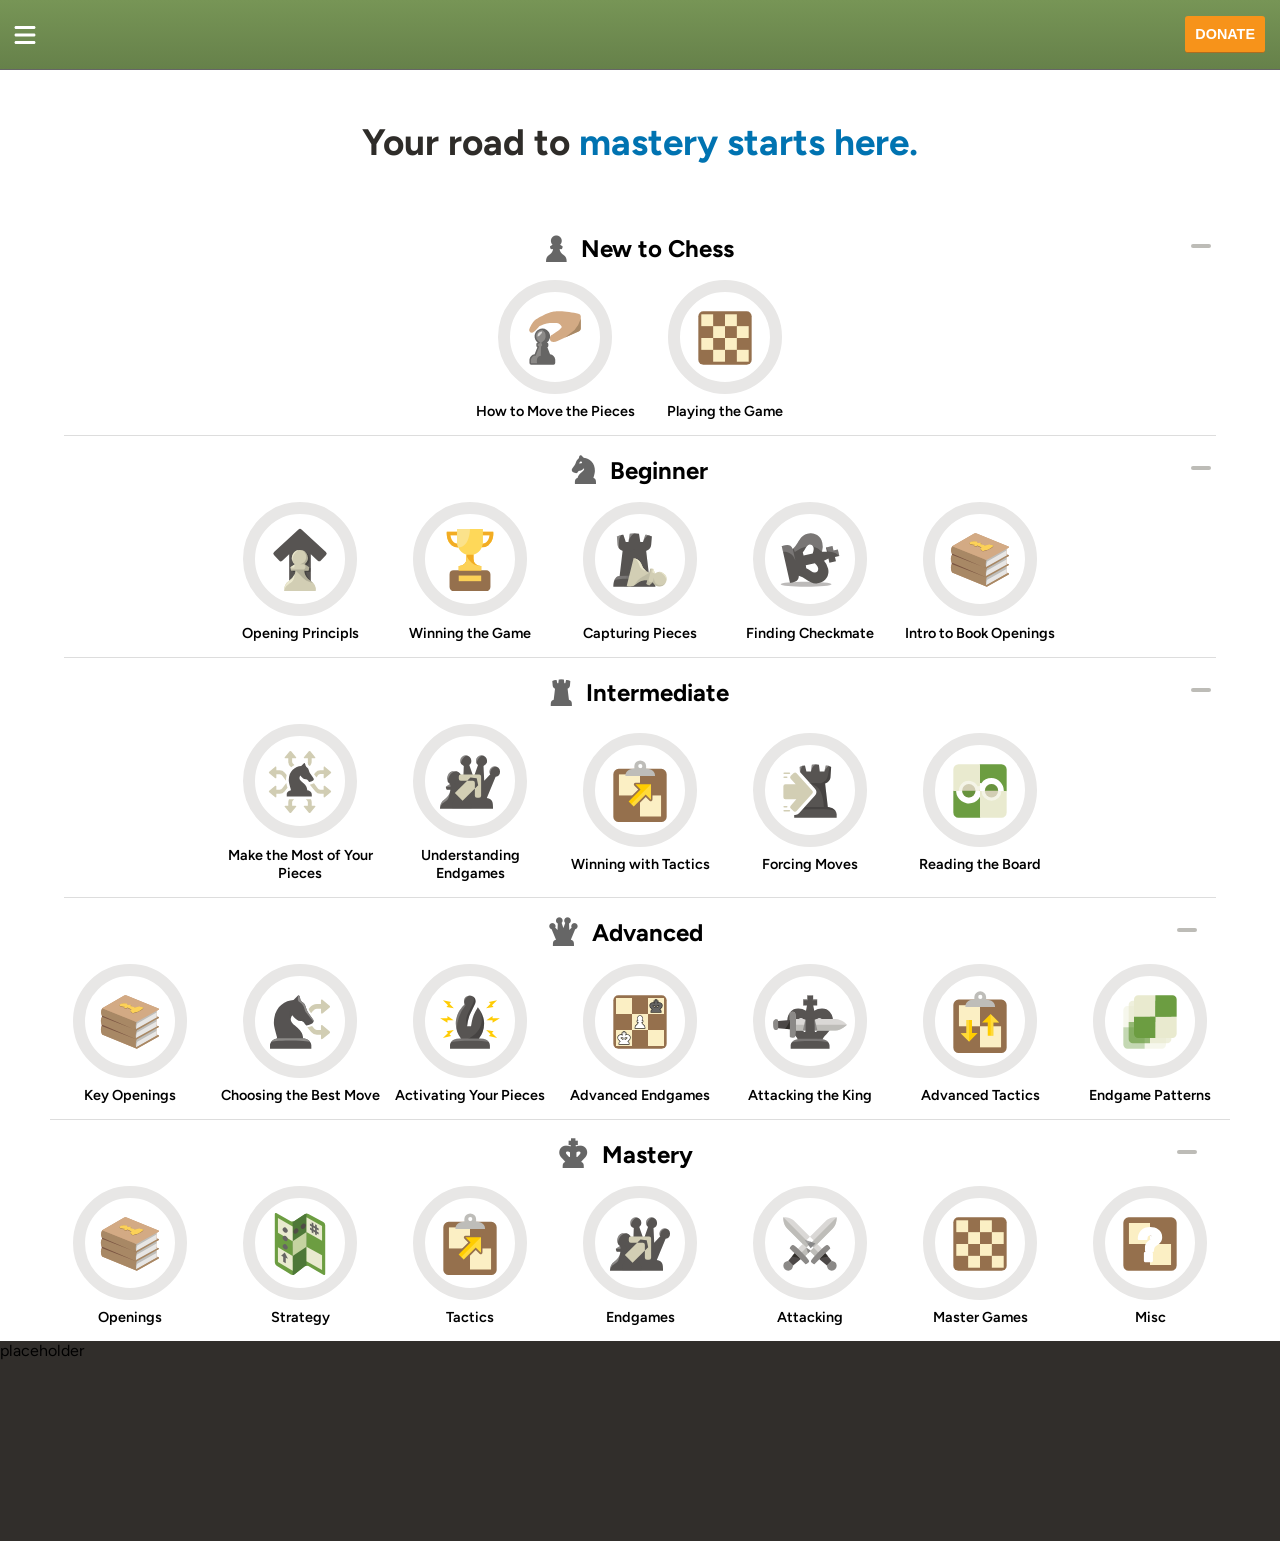
==== index.html @ 59a2a311 "unit flexbox, show by default, minor improvements" ====
<!DOCTYPE html>
<html lang="en">
<head>
    <meta charset="UTF-8">
    <meta name="viewport" content="width=device-width, initial-scale=1.0">
    <link rel="stylesheet" href="style.css">
    <link rel="stylesheet" href="nav.css">
    <script src="script.js" defer></script>
    <link href="https://fonts.googleapis.com/css2?family=Figtree:ital,wght@0,300..900;1,300..900&display=swap" rel="stylesheet">
    <title>Free Chess Lessons</title>

</head>
<body>
    <nav class="navbar">
        
        <button class="nav-toggle">
                <svg class="show-nav" xmlns="http://www.w3.org/2000/svg" viewBox="0 0 640 640" width="30px" height="30px"><path d="M96 160C96 142.3 110.3 128 128 128L512 128C529.7 128 544 142.3 544 160C544 177.7 529.7 192 512 192L128 192C110.3 192 96 177.7 96 160zM96 320C96 302.3 110.3 288 128 288L512 288C529.7 288 544 302.3 544 320C544 337.7 529.7 352 512 352L128 352C110.3 352 96 337.7 96 320zM544 480C544 497.7 529.7 512 512 512L128 512C110.3 512 96 497.7 96 480C96 462.3 110.3 448 128 448L512 448C529.7 448 544 462.3 544 480z"/></svg>
        </button>
        <button class="donate">DONATE</button>

        <div class="links-container">
            <button class="nav-toggle">
                <svg class="hide-nav" xmlns="http://www.w3.org/2000/svg" viewBox="0 0 640 640" width="30px" height="30px"><path d="M183.1 137.4C170.6 124.9 150.3 124.9 137.8 137.4C125.3 149.9 125.3 170.2 137.8 182.7L275.2 320L137.9 457.4C125.4 469.9 125.4 490.2 137.9 502.7C150.4 515.2 170.7 515.2 183.2 502.7L320.5 365.3L457.9 502.6C470.4 515.1 490.7 515.1 503.2 502.6C515.7 490.1 515.7 469.8 503.2 457.3L365.8 320L503.1 182.6C515.6 170.1 515.6 149.8 503.1 137.3C490.6 124.8 470.3 124.8 457.8 137.3L320.5 274.7L183.1 137.4z"/></svg>
            </button>


            <a href="" class="link">Levels ></a>
            <a href="" class="link">Support ></a>
        </div>
        <div class="overlay"></div>
    </nav>
    <section class="main-section">
        
        <h2 class="title-main">Your road to <span class="title-main-highlight">mastery starts here.</span></h2>
        
        <div class="levels">
            
            <!-- <div class="level level-1">
                
                <div class="level-header">
                    <h2>
                        <span class="ficon level-icon">Ę</span>
                        New to Chess
                    </h2>
                    <button class="level-toggle"></button>

                </div>
                <div class="level-body">
                        <a class="unit">
                            <span class="svg-container">
                                <svg xmlns="http://www.w3.org/2000/svg" viewBox="0 0 90 70" width="90" height="70"><title>board</title><rect fill="none" width="90" height="70"/><rect fill="#95704d" x="15" y="5" width="60" height="60" rx="5.67" ry="5.67"/><rect fill="#fbefc4" x="45" y="8.33" width="13.33" height="13.33"/><rect fill="#fbefc4" x="58.33" y="21.67" width="13.33" height="13.34"/><rect fill="#fbefc4" x="18.33" y="8.33" width="13.34" height="13.33"/><rect fill="#fbefc4" x="31.67" y="21.67" width="13.33" height="13.34"/><rect fill="#fbefc4" x="18.33" y="35" width="13.34" height="13.33"/><rect fill="#fbefc4" x="31.67" y="48.33" width="13.33" height="13.34"/><rect fill="#fbefc4" x="45" y="35" width="13.33" height="13.33"/><rect fill="#fbefc4" x="58.33" y="48.33" width="13.33" height="13.34"/></svg>
                            </span>
                            <p class="unit-title">How to Move the Pieces</p>
                        </a>
                        <a class="unit">
                            <span class="svg-container">
                                <svg xmlns="http://www.w3.org/2000/svg" viewBox="0 0 90 70" width="90" height="70"><title>handpawn</title><rect fill="none" width="90" height="70"/><path fill="#d3aa84" d="M39.18,35.25c0,.41,0,4.17,4,4.18a10.62,10.62,0,0,0,4.66-1.18l24.42-11A3.36,3.36,0,0,0,74,24.36V10.29a3.15,3.15,0,0,0-2.74-2.7C65.67,6.53,55.93,5,50.8,5c-6.66,0-8,.49-12.2,1.6a40.3,40.3,0,0,0-7.68,3.34s-7.29,3.35-9.73,6.31C18.88,19,15.65,24.84,16,26.52a3.2,3.2,0,0,0,3,2.62c2.48-.12,8.4-7.46,8.4-7.46s7.87-3.62,11.74-3.62h7.74c1.94,0,4.6,1.95,5.7,4.17.87,1.73-10.12,8.66-11.5,9.5a4.6,4.6,0,0,0-1.76,2.7Z"/><path fill="#666564" d="M39.36,34.42a10.1,10.1,0,0,0,.1-1.35,8.71,8.71,0,1,0-13.91,7C25,40.31,24,41,24,41.77v1.94a1.89,1.89,0,0,0,1.14,1.62l-3.07,8.06a5.53,5.53,0,0,0-3.88,1.93,7.61,7.61,0,0,0-1.93,3.88v3.87A2,2,0,0,0,18.17,65H43.34a2,2,0,0,0,1.93-1.93V59.2a7.61,7.61,0,0,0-1.93-3.88,5.53,5.53,0,0,0-3.88-1.93l-3.07-8.06a1.89,1.89,0,0,0,1.14-1.62V41.77c0-.82-1-1.46-1.58-1.75a8.73,8.73,0,0,0,3.23-4.77Z"/><path fill="#8b8987" d="M18.17,63.33A.48.48,0,0,1,17.9,63V59.2h0a6.45,6.45,0,0,1,1.51-2.77,3.87,3.87,0,0,1,2.63-1.37l1.12,0L23.6,54l3.6-9.43-1.29-.69a1,1,0,0,1-.28-.2l0-1.85s0,0,0,0a5.33,5.33,0,0,0,.65-.36l2.33-1.22-2.11-1.59a7,7,0,0,1-2.83-5.61,7,7,0,0,1,7-7,7.55,7.55,0,0,1,3.76,7.05,7.88,7.88,0,0,1-.08,1.09l-.17.75a7,7,0,0,1-2.59,3.77l-2.11,1.59s.92,1.7,1,1.76l-.06,1.68-1.09.84s-.29,6.73-.28,10.51c-6,.6-4.18,8.27-4.18,8.27Z"/><path fill="#dad8d6" d="M25.38,33.07a5.39,5.39,0,0,1,4.88-5.36C31.91,28.92,25.38,34.75,25.38,33.07Z"/><path fill="#a88865" d="M74,24.36V13.22A35.1,35.1,0,0,1,67,26L56.34,34.41h0l15.88-7.13A3.36,3.36,0,0,0,74,24.36Z"/></svg>
                            </span>
                            <p class="unit-title">Playing the Game</p>
                        </a>
                </div>
            </div> -->

            <!-- <div class="level level-2">
                <div class="level-header">
                    <h2>
                        <span class="ficon level-icon">Ç</span>
                        Beginner
                    </h2>
                    <button class="level-toggle"></button>
                </div>
                <div class="level-body">
                    <div class="unit">How to move the pieces</div>
                    <div class="unit">playing the game</div>
                </div>
            </div>

            <div class="level level-3">
                <div class="level-header">
                    <h2><span class="ficon level-icon">Ľ</span>Intermediate</h2>
                    
                    <button class="level-toggle"></button>
                </div>
                <div class="level-body">
                    <div class="unit">How to move the pieces</div>
                    <div class="unit">playing the game</div>
                </div>
            </div>

            <div class="level level-4">
                
                <div class="level-header">
                    <h2><span class="ficon level-icon">Į</span>Advanced</h2>
                    
                    <button class="level-toggle"></button>
                </div>
                
                <div class="level-body">
                    <div class="unit">How to move the pieces</div>
                    <div class="unit">playing the game</div>
                </div>
            </div>

            <div class="level level-5">
                <div class="level-header">
                    <h2><span class="ficon level-icon">Ā</span>Mastery</h2>
                    <button class="level-toggle"></button>
                </div>
                <div class="level-body">
                    <div class="unit">How to move the pieces</div>
                    <div class="unit">playing the game</div>
                </div>
            </div> -->

        </div>    
    </section>
    <footer class="footer">
        placeholder
    </footer>
</body>
</html>
---- style.css ----
*{
    box-sizing: border-box;
    padding: 0;
    margin: 0;
    -webkit-tap-highlight-color: transparent;
    /* outline: 1px solid #f00 */
}

body{
    font-family: 'figtree', sans-serif;
}

@font-face {
    font-family: 'ChessGlyph';
    src: url('chessglyph-regular.91d65138.woff2') format('woff2');
    font-weight: normal;
    font-style: normal;
}

.ficon {
    font-family: 'ChessGlyph';
    display: inline-block;
    font-variant: normal;
    text-transform: none;
    line-height: 1;
    /* color: #f00; */
    font-weight: 400; 
    transform: translateZ(0);
    -webkit-font-smoothing: antialiased;
    -moz-osx-font-smoothing: grayscale;
    text-rendering: geometricPrecision;

}

.ficon.level-icon{
    font-size: 2em;
    color: #666;
    padding: 0 5px 0 0;
    transform: translateY(5px);
}

.title-main{
    color: #2e2c29;
    text-align: center;
    font-size: 2.3rem;
    margin: 50px 0 50px;
}

.title-main-highlight{
    color: #0073b1;
}

.levels{
    display: flex;
    align-items: center;
    justify-content: center;
    flex-direction: column;
    /* min-width: 100vw; */
}

.main-section{
    /* display: flex;
    text-align: center;
    justify-content: center; */
}

.level{
    border-bottom: 1px solid #ddd;
    min-width: 90vw;
}

.level:last-child{
    border-bottom: none;
}

.level-header{
    display: flex;
    align-items: center;
    justify-content: space-around;
    cursor: pointer;
    padding: 0 0 15px 0;
    position: relative;
    min-width: 300px;
    width: 90vw;
}

.level-header .level-toggle{
    width: 50px;
    display: flex;
    align-items: center;
    justify-content: center;
    height: 100%;
    position: absolute;
    top: 0;
    right: 0;
    background-color: transparent;
    border: none;
    cursor: pointer;
}

.level-toggle::before{
    content: '';
    position: absolute;
    width: 20px;
    height: 4px;
    border-radius: 5px;
    background-color: #86aa4e;
    top: 50%;
    right: 5px;
    transform: translateY(-50%);
    transition: 0.2s ease;
}

.level-toggle::after{
    content: '';
    position: absolute;
    width: 20px;
    height: 4px;
    border-radius: 5px;
    background-color: #86aa4e;
    top: 50%;
    right: 5px;
    transition: opacity 0.3s ease;
    transform: translateY(-50%) rotate(90deg);
    opacity: 1;
}

.level-header.show .level-toggle::before{
    transform: translateY(-50%) rotate(-180deg);
    background-color: #bdbcb7;
}

.level-header.show .level-toggle::after{
    transform: translateY(-50%);
    background-color: transparent;
    opacity: 0;
}

.level-body{
    max-height: 0;
    opacity: 0;
    display: flex;
    flex-direction: row;
    align-items: center;
    justify-content: center;
    gap: 10px;
    padding: 0;
    margin: 0;
    overflow: hidden;
    transition: max-height 0.5s ease, opacity 0.4s ease;
    flex-wrap: wrap;
}

.level-header.show + .level-body{
    max-height: 1000px;
    margin-bottom: 15px;
    opacity: 1;
}

.level-body .unit svg{
    height: 80px;
    width: 80px;
}

.level-header h2{
    text-align: center;
}

/* .unit-icon {
    width: 90px;
    height: 70px;
    display: inline-block;
} */

.unit{
    cursor: pointer;
    width: 160px;
    display: flex;
    align-items: center;
    justify-content: center;
    flex-direction: column;
}

.unit-title{
    font-size: 0.9rem;
    font-weight: 600;
    transition: 0.3s ease;
    text-align: center;
}

.svg-container{
    display: inline-block;
    position: relative;
    margin: 20px;
}

.svg-container::before{
    content: '';
    position: absolute;
    top: 47%;
    left: 50%;
    transform: translate(-50%, -50%);
    width: 90px;
    height: 90px;
    border: solid 12px #e8e7e6;
    background-color: transparent;
    border-radius: 50%;
    transition: 0.3s ease;
}

.unit:hover .svg-container::before{
    border-color: #e8840c;
}
.unit:hover .unit-title{
    color: #e8840c;
}

footer{
    background-color: rgb(49, 46, 43);
    min-height: 200px;
    width: 100%;
}
---- nav.css ----
*{
    box-sizing: border-box;
    margin: 0;
    padding: 0;
}

.navbar{
    background: linear-gradient(to bottom, #779556, #66814a);
    border-bottom: 1px solid #666;
    height: 70px;
    display: flex; 
    align-items: center;
    justify-content: space-between;
}

.nav-toggle{
    display: flex;
    align-items: center;
    justify-content: center;
    border: none;
    background-color: transparent;
}
.nav-toggle svg{
    fill: #fff;
}

.donate{
    padding: 10px;
    margin-right: 15px;
    background-color: #f7931a;
    font-weight: 600;
    font-size: 0.9rem;
    border: none;
    border-bottom: 1px solid rgb(173, 109, 33);
    border-radius: 3px;
    color: #fff;
    cursor: pointer;
}

.donate:hover{
    background-color: #e8840c;
}


.links-container{
    top: 0;
    left: 0;
    position: fixed;
    display: flex;
    flex-direction: column;
    transform: translateX(-100%);
    background-color: #fff;
    height: 100%;
    width: 300px;
    transition: transform 0.4s ease;
    z-index: 10;
}

.links-container .nav-toggle{
    position: absolute;
    top: 0;
    right: 0;
    /* padding: 20px; */
}

.overlay{
    position: fixed;
    z-index: 9;
    top: 0;
    left: 0;
    width: 0;
    height: 0;
    background-color: #00000083;
    transform: background-color 0.4s ease;
}

.links-container svg{
    fill: #444
}

.links-container a{
    padding: 15px;
    text-decoration: none;
    color: #000;
    
}

.links-container a:first-of-type{
    margin-top: 40px;
}

.links-container.active{
    transform: translateX(0);
}

.links-container.active ~ .overlay{
    width: 100%;
    height: 100%;
}

.nav-toggle{
    padding: 10px;
}
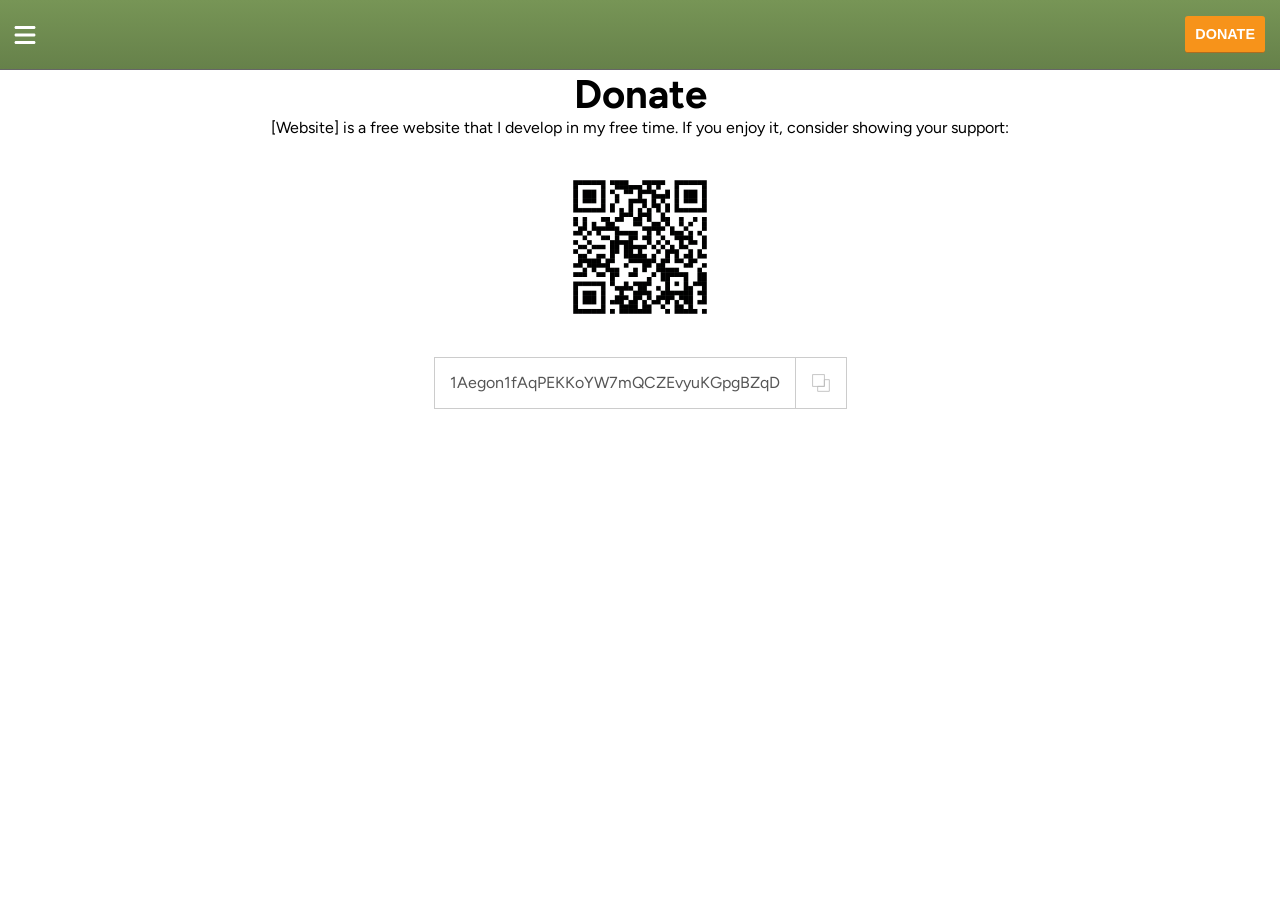
==== commit 94119ab5: "donate page" ====
--- a/index.html
+++ b/index.html
@@ -31,7 +31,7 @@
     </nav>
     <section class="main-section">
         
-        <h2 class="title-main">Your road to <span class="title-main-highlight">mastery starts here.</span></h2>
+        <!-- <h2 class="title-main">Your road to <span class="title-main-highlight">mastery starts here.</span></h2> -->
         
         <div class="levels">
             
@@ -113,9 +113,23 @@
             </div> -->
 
         </div>    
+    <!-- donate page ?p=donate -->
+    
+        <h2 class="donate-page-title">Donate</h2>
+        <p class="donate-page-text">[Website] is a free website that I develop in my free time. If you enjoy it, consider showing your support:</p>
+        <div class="donation-card">
+            <div class="qr-code"></div>
+            <div class="address-container">
+                <div class="btc-address">1Aegon1fAqPEKKoYW7mQCZEvyuKGpgBZqD</div>
+                <div class="copy-address">
+                    <svg width="20px" height="20px" viewBox="0 0 24 24" xmlns="http://www.w3.org/2000/svg" fill="none" stroke="#bbb" stroke-width="1"><rect x="2" y="2" width="14" height="14"/><polygon points="22 22 8 22 8 16 16 16 16 8 22 8 22 22"/></svg>
+                </div>
+            </div>
+        </div>
+
     </section>
     <footer class="footer">
-        placeholder
+        <!-- placeholder -->
     </footer>
 </body>
 </html>
--- a/style.css
+++ b/style.css
@@ -3,7 +3,6 @@
     padding: 0;
     margin: 0;
     -webkit-tap-highlight-color: transparent;
-    /* outline: 1px solid #f00 */
 }
 
 body{
@@ -17,13 +16,19 @@
     font-style: normal;
 }
 
+/* temoporary */
+.main-section{
+    margin-top: 70px;
+}
+/* ignore above */
+
+/* 
 .ficon {
     font-family: 'ChessGlyph';
     display: inline-block;
     font-variant: normal;
     text-transform: none;
     line-height: 1;
-    /* color: #f00; */
     font-weight: 400; 
     transform: translateZ(0);
     -webkit-font-smoothing: antialiased;
@@ -40,14 +45,14 @@
 }
 
 .title-main{
-    color: #2e2c29;
+    color: #2a2a2a;
     text-align: center;
     font-size: 2.3rem;
-    margin: 50px 0 50px;
+    padding: 50px 0 50px;
 }
 
 .title-main-highlight{
-    color: #0073b1;
+    color: #86aa4e;
 }
 
 .levels{
@@ -55,13 +60,10 @@
     align-items: center;
     justify-content: center;
     flex-direction: column;
-    /* min-width: 100vw; */
 }
 
 .main-section{
-    /* display: flex;
-    text-align: center;
-    justify-content: center; */
+    margin-top: 70px;
 }
 
 .level{
@@ -166,12 +168,6 @@
     text-align: center;
 }
 
-/* .unit-icon {
-    width: 90px;
-    height: 70px;
-    display: inline-block;
-} */
-
 .unit{
     cursor: pointer;
     width: 160px;
@@ -219,4 +215,70 @@
     background-color: rgb(49, 46, 43);
     min-height: 200px;
     width: 100%;
+    margin-top: 70px;
+} */
+
+
+
+
+
+
+
+
+
+
+
+
+
+
+
+
+
+
+
+/*Ignore / Donate Page Styles / Ignore */
+
+.donate-page-title{
+    font-size: 2.5rem;
+    margin-top: 30px;
+    text-align: center;
+}
+
+.donate-page-text{
+    text-align: center;
+}
+
+.donation-card{ 
+    display: flex;
+    align-items: center;
+    justify-content: center;
+    flex-direction: column;
+}
+
+.qr-code{
+    background: url(btc-qr-code.png);
+    background-position: center;
+    background-size: cover;
+    background-repeat: no-repeat;
+    width: 150px;
+    height: 150px;
+    margin: 35px 0;
+}
+
+.address-container{
+    border: 1px solid #ccc;
+    display: flex;
+}
+
+.btc-address{
+    color: #555;
+    border-right: 1px solid #ccc;
+    padding: 15px 15px 11px 15px ;
+}
+
+.copy-address{
+    padding: 15px 15px 11px 15px ;
+}
+.copy-address svg{
+    /* fill: #ccc; */
 }
--- a/nav.css
+++ b/nav.css
@@ -11,6 +11,16 @@
     display: flex; 
     align-items: center;
     justify-content: space-between;
+    position: fixed;
+    width: 100%;
+    top: 0;
+    /* right: 0; */
+    z-index: 9;
+    transition: 0.3s ease-in-out;
+}
+
+.navbar.hide{
+    transform: translateY(-100%);
 }
 
 .nav-toggle{
@@ -82,7 +92,12 @@
     padding: 15px;
     text-decoration: none;
     color: #000;
-    
+    transition: 0.3s ease;
+}
+
+.links-container a:hover{
+    color: #f7931a;
+        
 }
 
 .links-container a:first-of-type{
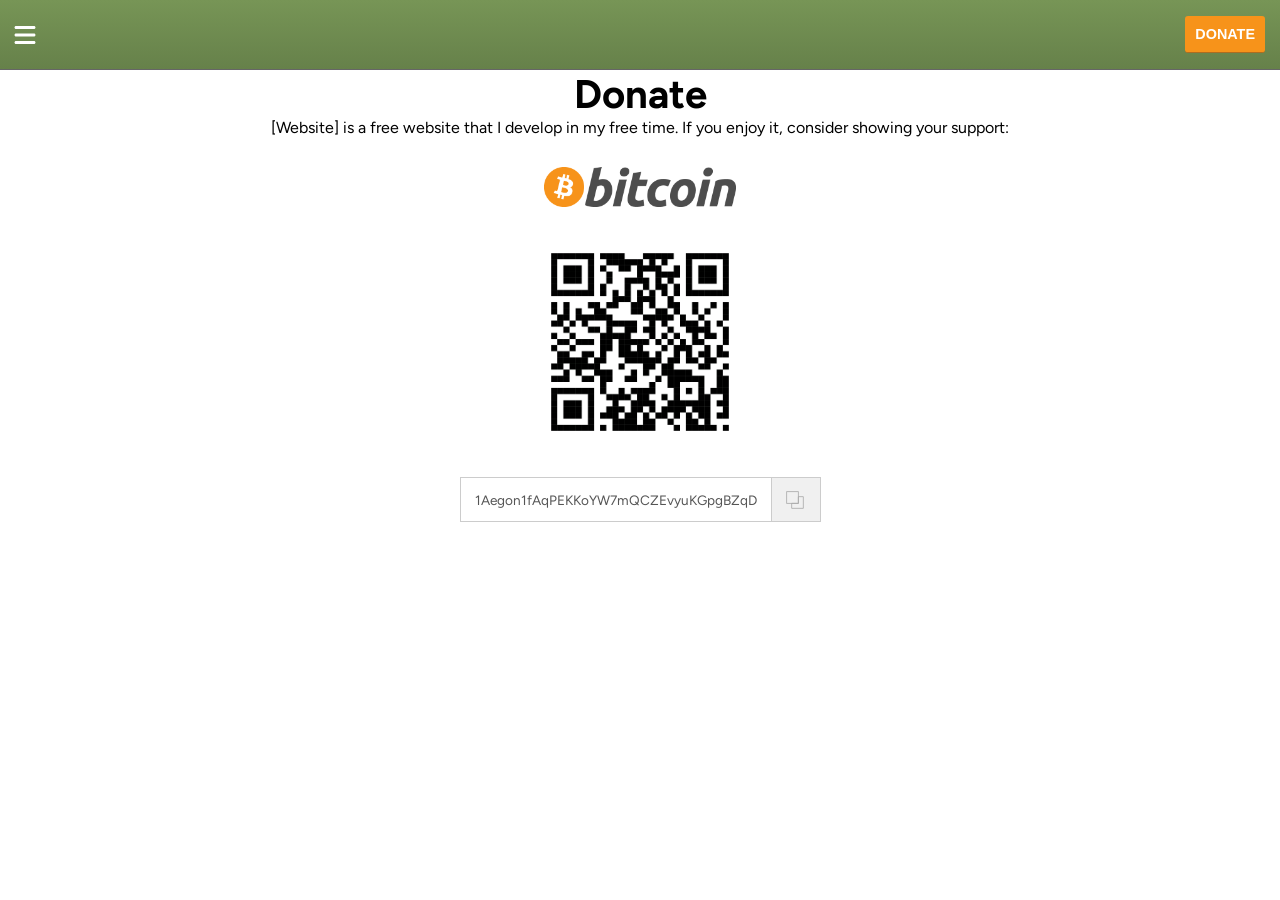
==== commit 1d4cb4af: "added copying functionality" ====
--- a/index.html
+++ b/index.html
@@ -118,11 +118,13 @@
         <h2 class="donate-page-title">Donate</h2>
         <p class="donate-page-text">[Website] is a free website that I develop in my free time. If you enjoy it, consider showing your support:</p>
         <div class="donation-card">
+            <img class="btc-logo" src="btc-logo.png" alt="">
             <div class="qr-code"></div>
             <div class="address-container">
                 <div class="btc-address">1Aegon1fAqPEKKoYW7mQCZEvyuKGpgBZqD</div>
-                <div class="copy-address">
-                    <svg width="20px" height="20px" viewBox="0 0 24 24" xmlns="http://www.w3.org/2000/svg" fill="none" stroke="#bbb" stroke-width="1"><rect x="2" y="2" width="14" height="14"/><polygon points="22 22 8 22 8 16 16 16 16 8 22 8 22 22"/></svg>
+                <div class="svgs-container">
+                    <svg class="copy-svg" width="20px" height="20px" viewBox="0 0 24 24" xmlns="http://www.w3.org/2000/svg" fill="none" stroke="#aaa" stroke-width="1"><rect x="2" y="2" width="14" height="14"/><polygon points="22 22 8 22 8 16 16 16 16 8 22 8 22 22"/></svg>
+                    <svg class="copy-done" width="20px" height="20px" viewBox="0 0 24 24" xmlns="http://www.w3.org/2000/svg" fill="#28a745"><polygon points="8.6,20 0.8,12.2 2.2,10.8 8.6,17.3 21.8,4 23.2,5.4"/></svg>
                 </div>
             </div>
         </div>
--- a/style.css
+++ b/style.css
@@ -255,13 +255,18 @@
     flex-direction: column;
 }
 
+.btc-logo{
+    height: 40px;
+    margin-top: 30px;
+}
+
 .qr-code{
     background: url(btc-qr-code.png);
     background-position: center;
     background-size: cover;
     background-repeat: no-repeat;
-    width: 150px;
-    height: 150px;
+    width: 200px;
+    height: 200px;
     margin: 35px 0;
 }
 
@@ -273,12 +278,28 @@
 .btc-address{
     color: #555;
     border-right: 1px solid #ccc;
-    padding: 15px 15px 11px 15px ;
-}
-
-.copy-address{
-    padding: 15px 15px 11px 15px ;
-}
-.copy-address svg{
-    /* fill: #ccc; */
-}+    font-size: 0.85rem;
+    padding: 14px 14px 5px 14px ;
+}
+
+.svgs-container{
+    padding: 14px 14px 5px 14px ;
+    background-color: #f0f0f0;
+}
+
+.copy-svg{
+    transform: translate(-1px, -2px);
+}
+
+.copy-done{
+    display: none;
+    margin-bottom: 5px;
+}
+
+.svgs-container.copied .copy-done{
+    display: block;
+}
+
+.svgs-container.copied .copy-svg{
+    display: none;
+}
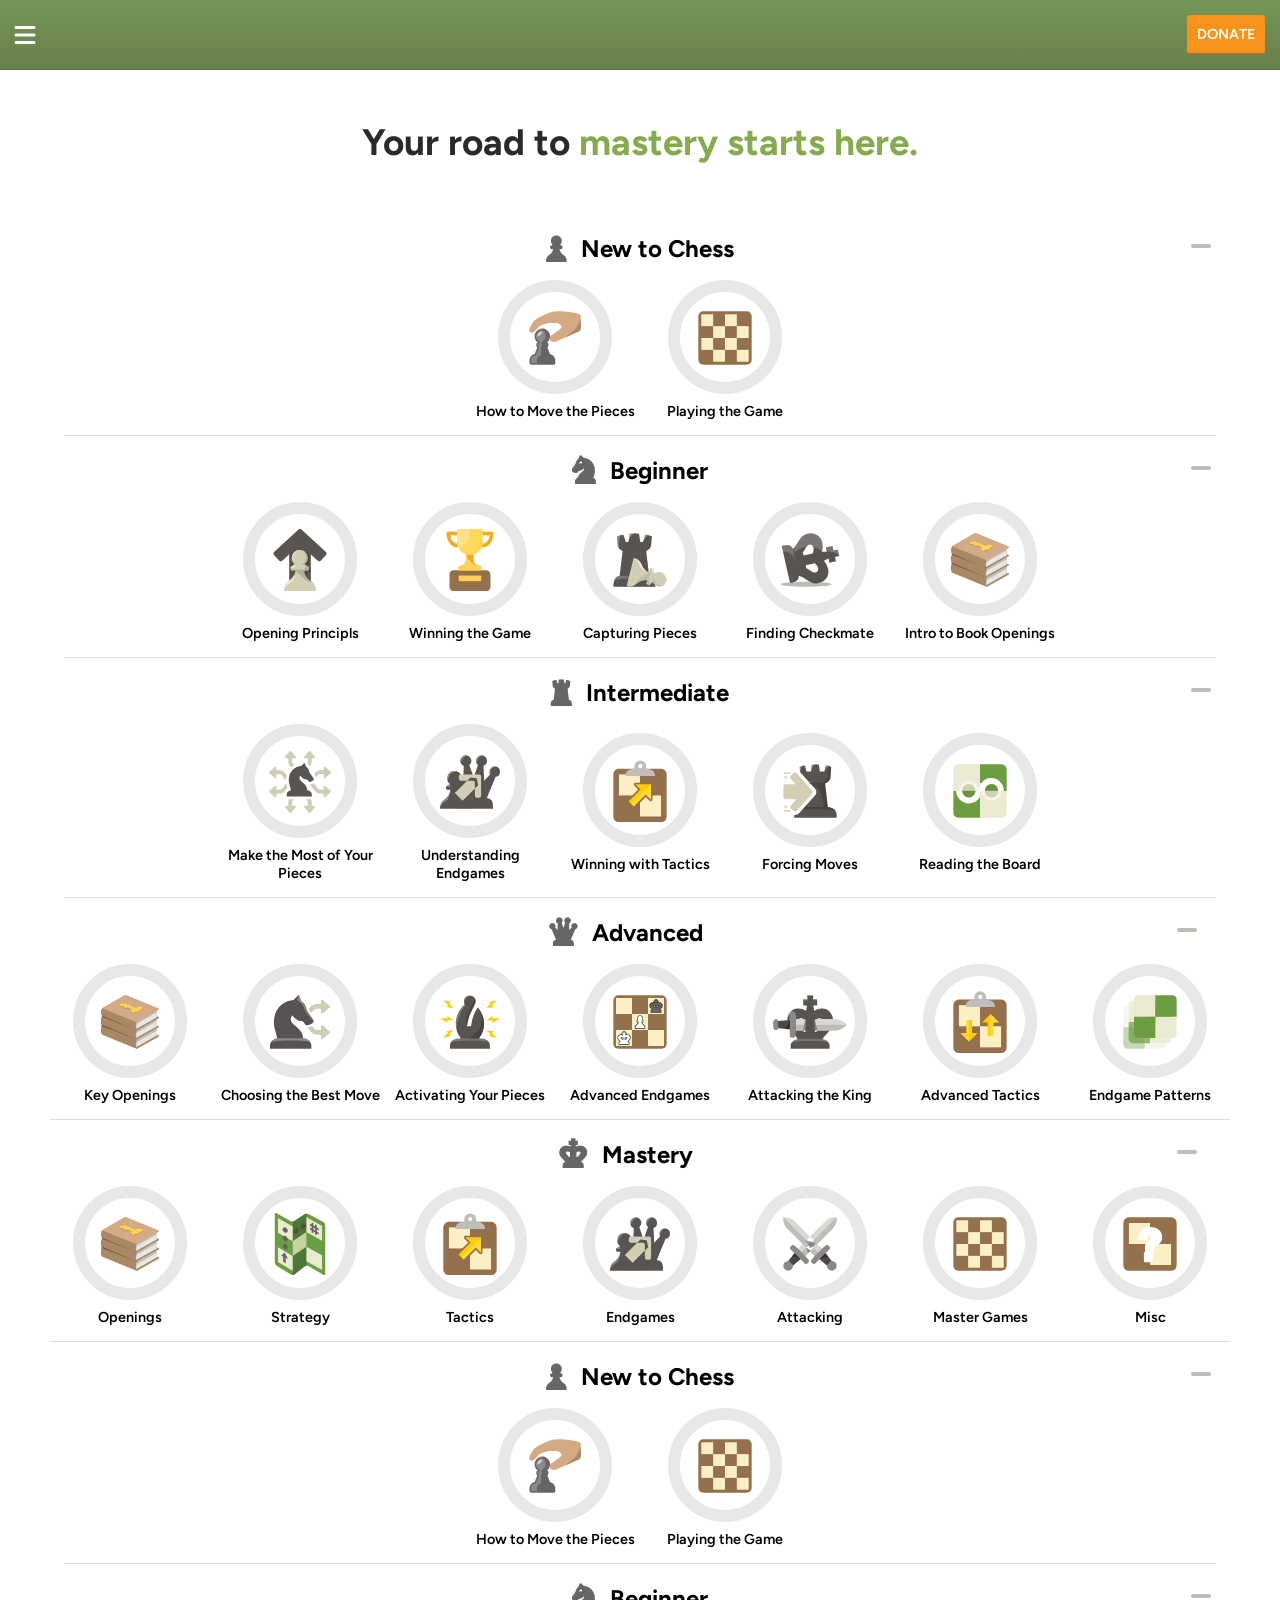
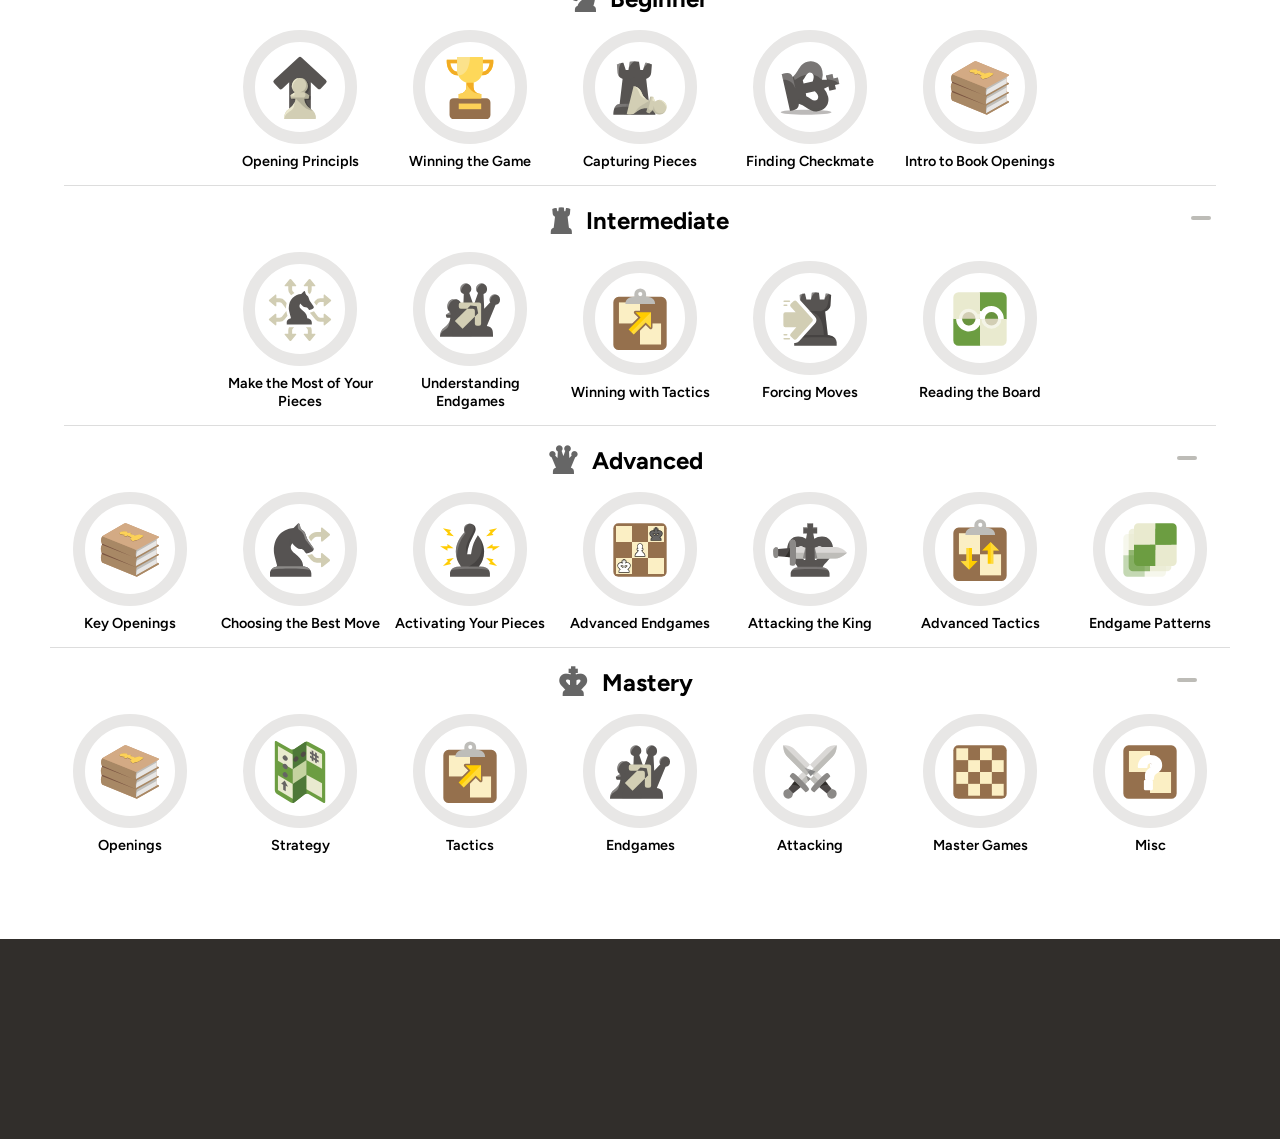
==== commit 42cd7466: "added query string!" ====
--- a/index.html
+++ b/index.html
@@ -16,7 +16,7 @@
         <button class="nav-toggle">
                 <svg class="show-nav" xmlns="http://www.w3.org/2000/svg" viewBox="0 0 640 640" width="30px" height="30px"><path d="M96 160C96 142.3 110.3 128 128 128L512 128C529.7 128 544 142.3 544 160C544 177.7 529.7 192 512 192L128 192C110.3 192 96 177.7 96 160zM96 320C96 302.3 110.3 288 128 288L512 288C529.7 288 544 302.3 544 320C544 337.7 529.7 352 512 352L128 352C110.3 352 96 337.7 96 320zM544 480C544 497.7 529.7 512 512 512L128 512C110.3 512 96 497.7 96 480C96 462.3 110.3 448 128 448L512 448C529.7 448 544 462.3 544 480z"/></svg>
         </button>
-        <button class="donate">DONATE</button>
+        <a class="donate" href="?p=donate">DONATE</a>
 
         <div class="links-container">
             <button class="nav-toggle">
@@ -31,12 +31,10 @@
     </nav>
     <section class="main-section">
         
-        <!-- <h2 class="title-main">Your road to <span class="title-main-highlight">mastery starts here.</span></h2> -->
+        <h2 class="title-main">Your road to <span class="title-main-highlight">mastery starts here.</span></h2>
         
         <div class="levels">
-            
             <!-- <div class="level level-1">
-                
                 <div class="level-header">
                     <h2>
                         <span class="ficon level-icon">Ę</span>
@@ -60,76 +58,8 @@
                         </a>
                 </div>
             </div> -->
-
-            <!-- <div class="level level-2">
-                <div class="level-header">
-                    <h2>
-                        <span class="ficon level-icon">Ç</span>
-                        Beginner
-                    </h2>
-                    <button class="level-toggle"></button>
-                </div>
-                <div class="level-body">
-                    <div class="unit">How to move the pieces</div>
-                    <div class="unit">playing the game</div>
-                </div>
-            </div>
-
-            <div class="level level-3">
-                <div class="level-header">
-                    <h2><span class="ficon level-icon">Ľ</span>Intermediate</h2>
-                    
-                    <button class="level-toggle"></button>
-                </div>
-                <div class="level-body">
-                    <div class="unit">How to move the pieces</div>
-                    <div class="unit">playing the game</div>
-                </div>
-            </div>
-
-            <div class="level level-4">
-                
-                <div class="level-header">
-                    <h2><span class="ficon level-icon">Į</span>Advanced</h2>
-                    
-                    <button class="level-toggle"></button>
-                </div>
-                
-                <div class="level-body">
-                    <div class="unit">How to move the pieces</div>
-                    <div class="unit">playing the game</div>
-                </div>
-            </div>
-
-            <div class="level level-5">
-                <div class="level-header">
-                    <h2><span class="ficon level-icon">Ā</span>Mastery</h2>
-                    <button class="level-toggle"></button>
-                </div>
-                <div class="level-body">
-                    <div class="unit">How to move the pieces</div>
-                    <div class="unit">playing the game</div>
-                </div>
-            </div> -->
-
-        </div>    
-    <!-- donate page ?p=donate -->
+    </section>
     
-        <h2 class="donate-page-title">Donate</h2>
-        <p class="donate-page-text">[Website] is a free website that I develop in my free time. If you enjoy it, consider showing your support:</p>
-        <div class="donation-card">
-            <img class="btc-logo" src="btc-logo.png" alt="">
-            <div class="qr-code"></div>
-            <div class="address-container">
-                <div class="btc-address">1Aegon1fAqPEKKoYW7mQCZEvyuKGpgBZqD</div>
-                <div class="svgs-container">
-                    <svg class="copy-svg" width="20px" height="20px" viewBox="0 0 24 24" xmlns="http://www.w3.org/2000/svg" fill="none" stroke="#aaa" stroke-width="1"><rect x="2" y="2" width="14" height="14"/><polygon points="22 22 8 22 8 16 16 16 16 8 22 8 22 22"/></svg>
-                    <svg class="copy-done" width="20px" height="20px" viewBox="0 0 24 24" xmlns="http://www.w3.org/2000/svg" fill="#28a745"><polygon points="8.6,20 0.8,12.2 2.2,10.8 8.6,17.3 21.8,4 23.2,5.4"/></svg>
-                </div>
-            </div>
-        </div>
-
-    </section>
     <footer class="footer">
         <!-- placeholder -->
     </footer>
--- a/style.css
+++ b/style.css
@@ -17,12 +17,12 @@
 }
 
 /* temoporary */
-.main-section{
+/* .main-section{
     margin-top: 70px;
-}
+} */
 /* ignore above */
 
-/* 
+
 .ficon {
     font-family: 'ChessGlyph';
     display: inline-block;
@@ -216,90 +216,4 @@
     min-height: 200px;
     width: 100%;
     margin-top: 70px;
-} */
-
-
-
-
-
-
-
-
-
-
-
-
-
-
-
-
-
-
-
-/*Ignore / Donate Page Styles / Ignore */
-
-.donate-page-title{
-    font-size: 2.5rem;
-    margin-top: 30px;
-    text-align: center;
-}
-
-.donate-page-text{
-    text-align: center;
-}
-
-.donation-card{ 
-    display: flex;
-    align-items: center;
-    justify-content: center;
-    flex-direction: column;
-}
-
-.btc-logo{
-    height: 40px;
-    margin-top: 30px;
-}
-
-.qr-code{
-    background: url(btc-qr-code.png);
-    background-position: center;
-    background-size: cover;
-    background-repeat: no-repeat;
-    width: 200px;
-    height: 200px;
-    margin: 35px 0;
-}
-
-.address-container{
-    border: 1px solid #ccc;
-    display: flex;
-}
-
-.btc-address{
-    color: #555;
-    border-right: 1px solid #ccc;
-    font-size: 0.85rem;
-    padding: 14px 14px 5px 14px ;
-}
-
-.svgs-container{
-    padding: 14px 14px 5px 14px ;
-    background-color: #f0f0f0;
-}
-
-.copy-svg{
-    transform: translate(-1px, -2px);
-}
-
-.copy-done{
-    display: none;
-    margin-bottom: 5px;
-}
-
-.svgs-container.copied .copy-done{
-    display: block;
-}
-
-.svgs-container.copied .copy-svg{
-    display: none;
-}
+}
--- a/nav.css
+++ b/nav.css
@@ -45,6 +45,7 @@
     border-radius: 3px;
     color: #fff;
     cursor: pointer;
+    text-decoration: none;
 }
 
 .donate:hover{
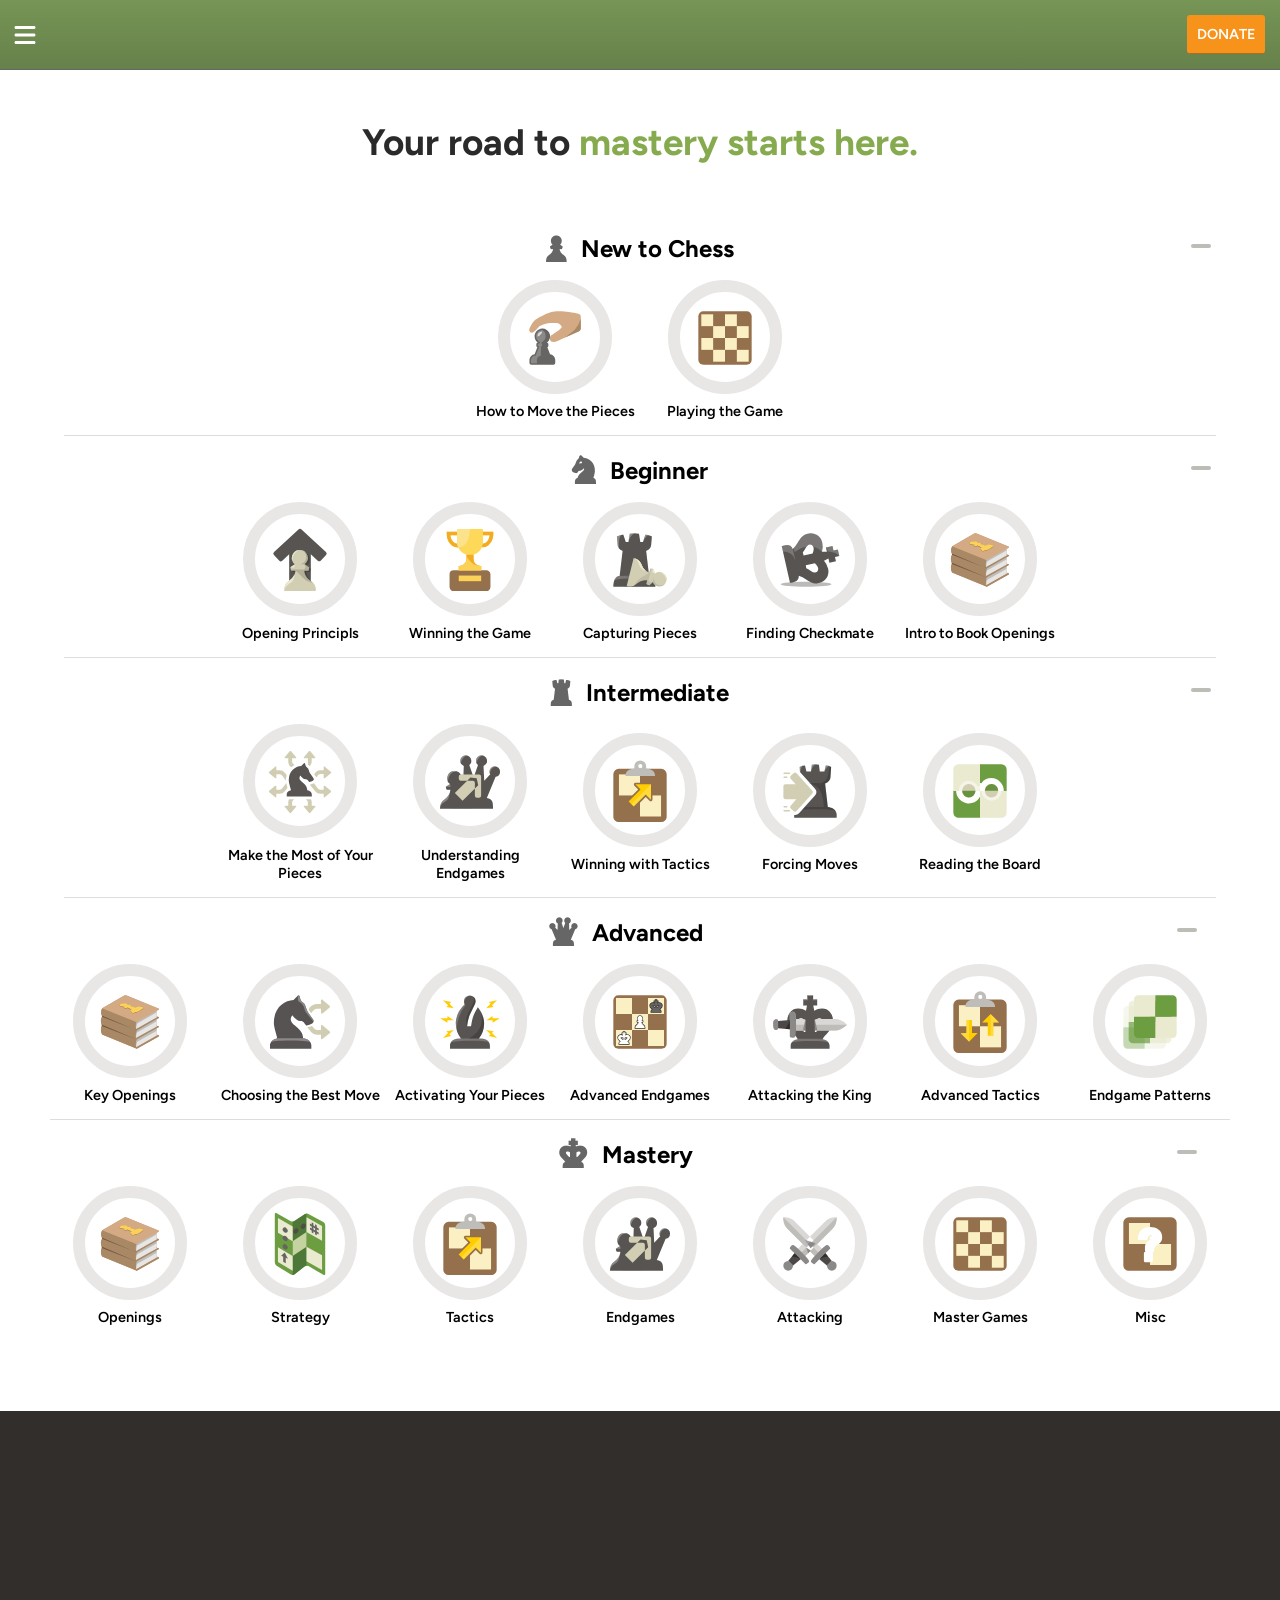
==== commit 05392e7e: "organized workplace" ====
--- a/index.html
+++ b/index.html
@@ -3,6 +3,7 @@
 <head>
     <meta charset="UTF-8">
     <meta name="viewport" content="width=device-width, initial-scale=1.0">
+    <link rel="shortcut icon" href="assets/learn.png" type="image/x-icon">
     <link rel="stylesheet" href="style.css">
     <link rel="stylesheet" href="nav.css">
     <script src="script.js" defer></script>
--- a/style.css
+++ b/style.css
@@ -11,7 +11,7 @@
 
 @font-face {
     font-family: 'ChessGlyph';
-    src: url('chessglyph-regular.91d65138.woff2') format('woff2');
+    src: url('assets/font.woff2') format('woff2');
     font-weight: normal;
     font-style: normal;
 }
@@ -211,9 +211,85 @@
     color: #e8840c;
 }
 
+
 footer{
     background-color: rgb(49, 46, 43);
     min-height: 200px;
     width: 100%;
     margin-top: 70px;
-}+}
+
+
+
+
+
+
+
+
+
+
+.donate-page-title{
+    font-size: 2.5rem;
+    margin-top: 30px;
+    text-align: center;
+}
+
+.donate-page-text{
+    text-align: center;
+}
+
+.donation-card{ 
+    display: flex;
+    align-items: center;
+    justify-content: center;
+    flex-direction: column;
+}
+
+.btc-logo{
+    height: 40px;
+    margin-top: 30px;
+}
+
+.qr-code{
+    background: url(assets/btc-qr-code.png);
+    background-position: center;
+    background-size: cover;
+    background-repeat: no-repeat;
+    width: 200px;
+    height: 200px;
+    margin: 35px 0;
+}
+
+.address-container{
+    border: 1px solid #ccc;
+    display: flex;
+}
+
+.btc-address{
+    color: #555;
+    border-right: 1px solid #ccc;
+    font-size: 0.85rem;
+    padding: 14px 14px 5px 14px ;
+}
+
+.svgs-container{
+    padding: 14px 14px 5px 14px ;
+    background-color: #f0f0f0;
+}
+
+.copy-svg{
+    transform: translate(-1px, -2px);
+}
+
+.copy-done{
+    display: none;
+    margin-bottom: 5px;
+}
+
+.svgs-container.copied .copy-done{
+    display: block;
+}
+
+.svgs-container.copied .copy-svg{
+    display: none;
+}
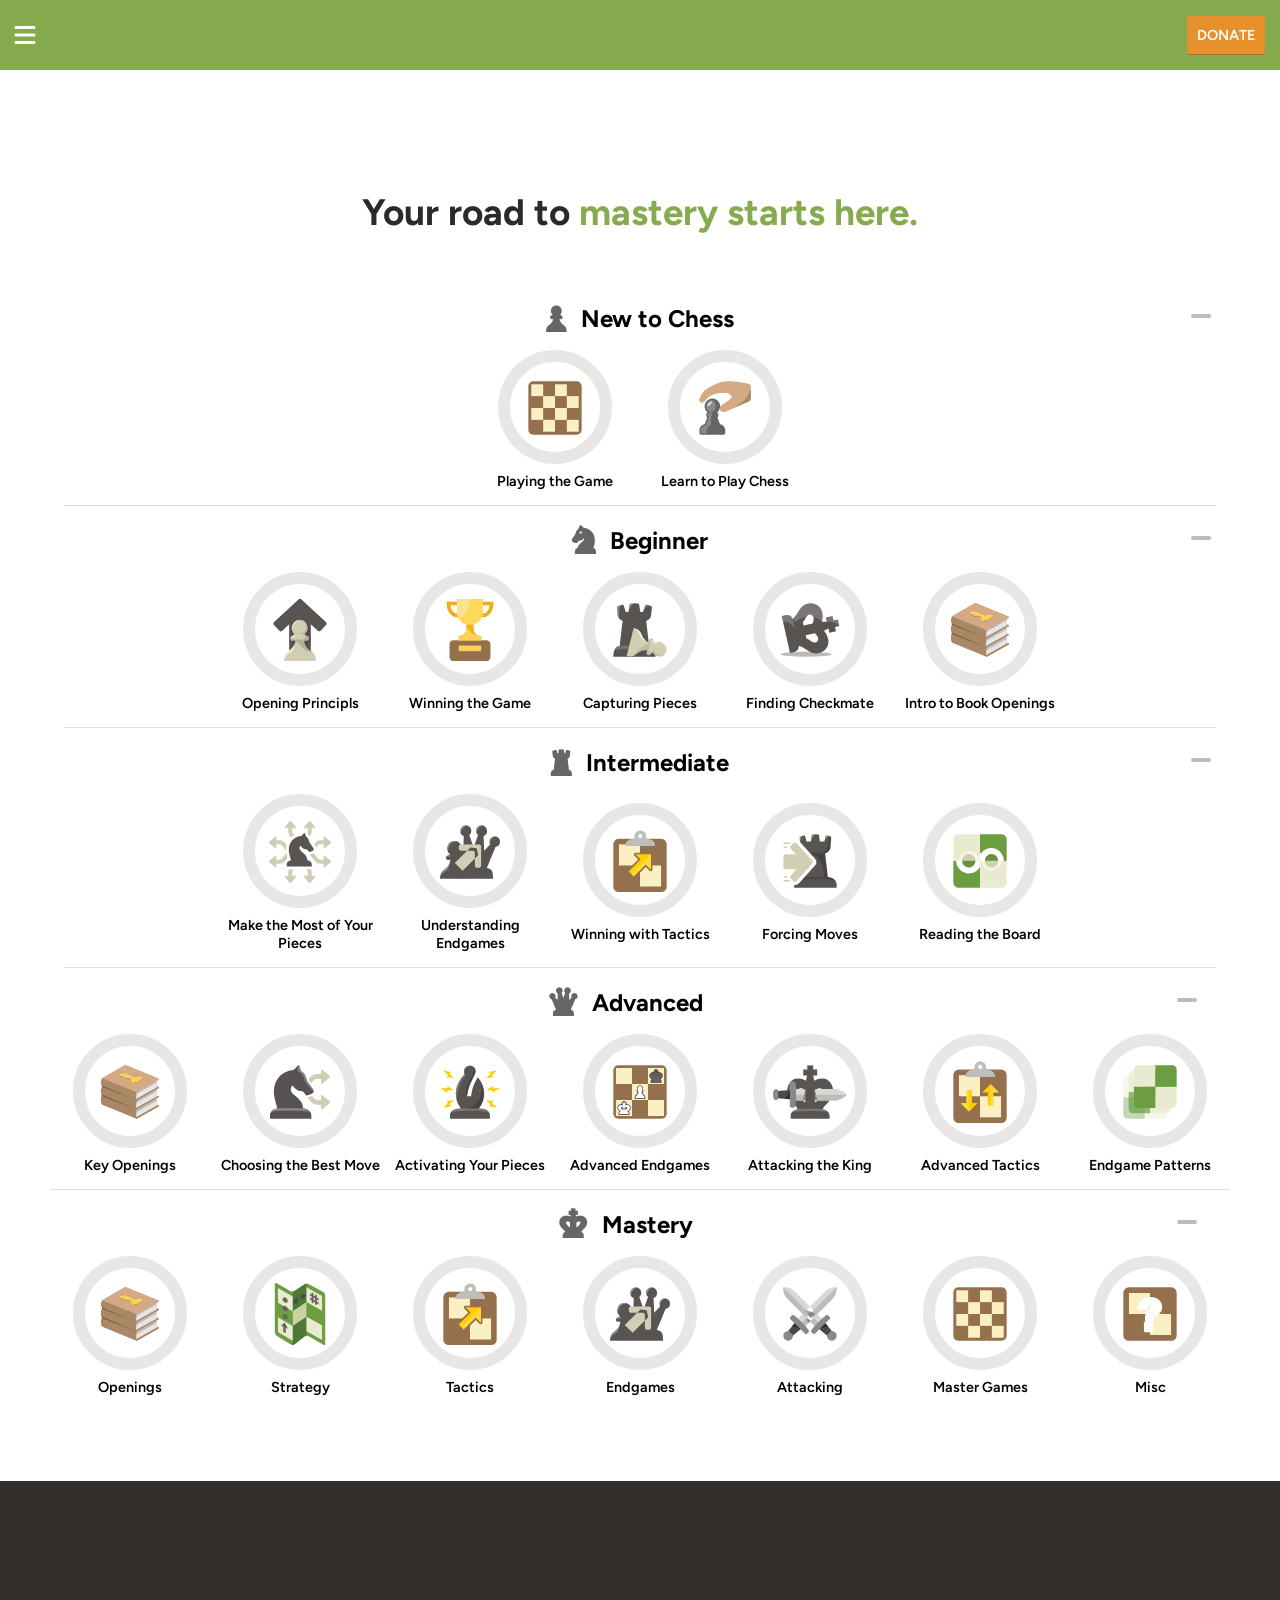
==== commit bcd012bf: "added navbar injection" ====
--- a/index.html
+++ b/index.html
@@ -13,7 +13,7 @@
 </head>
 <body>
     <nav class="navbar">
-        
+<!--         
         <button class="nav-toggle">
                 <svg class="show-nav" xmlns="http://www.w3.org/2000/svg" viewBox="0 0 640 640" width="30px" height="30px"><path d="M96 160C96 142.3 110.3 128 128 128L512 128C529.7 128 544 142.3 544 160C544 177.7 529.7 192 512 192L128 192C110.3 192 96 177.7 96 160zM96 320C96 302.3 110.3 288 128 288L512 288C529.7 288 544 302.3 544 320C544 337.7 529.7 352 512 352L128 352C110.3 352 96 337.7 96 320zM544 480C544 497.7 529.7 512 512 512L128 512C110.3 512 96 497.7 96 480C96 462.3 110.3 448 128 448L512 448C529.7 448 544 462.3 544 480z"/></svg>
         </button>
@@ -28,7 +28,7 @@
             <a href="" class="link">Levels ></a>
             <a href="" class="link">Support ></a>
         </div>
-        <div class="overlay"></div>
+        <div class="overlay"></div> -->
     </nav>
     <section class="main-section">
         
--- a/style.css
+++ b/style.css
@@ -175,6 +175,8 @@
     align-items: center;
     justify-content: center;
     flex-direction: column;
+    text-decoration: none;
+    color: #000;
 }
 
 .unit-title{
--- a/nav.css
+++ b/nav.css
@@ -5,22 +5,19 @@
 }
 
 .navbar{
-    background: linear-gradient(to bottom, #779556, #66814a);
-    border-bottom: 1px solid #666;
+    /* background: linear-gradient(to bottom, #779556, #66814a); */
+    background-color: #86aa4e;
+    /* border-bottom: 1px solid #666; */
     height: 70px;
     display: flex; 
     align-items: center;
     justify-content: space-between;
-    position: fixed;
+    /* position: fixed; */
     width: 100%;
     top: 0;
     /* right: 0; */
-    z-index: 9;
-    transition: 0.3s ease-in-out;
-}
-
-.navbar.hide{
-    transform: translateY(-100%);
+    /* z-index: 9;
+    transition: 0.3s ease-in-out; */
 }
 
 .nav-toggle{
@@ -37,11 +34,11 @@
 .donate{
     padding: 10px;
     margin-right: 15px;
-    background-color: #f7931a;
+    background-color: #e6912c;
     font-weight: 600;
     font-size: 0.9rem;
     border: none;
-    border-bottom: 1px solid rgb(173, 109, 33);
+    border-bottom: 1px solid #ad6d21;
     border-radius: 3px;
     color: #fff;
     cursor: pointer;
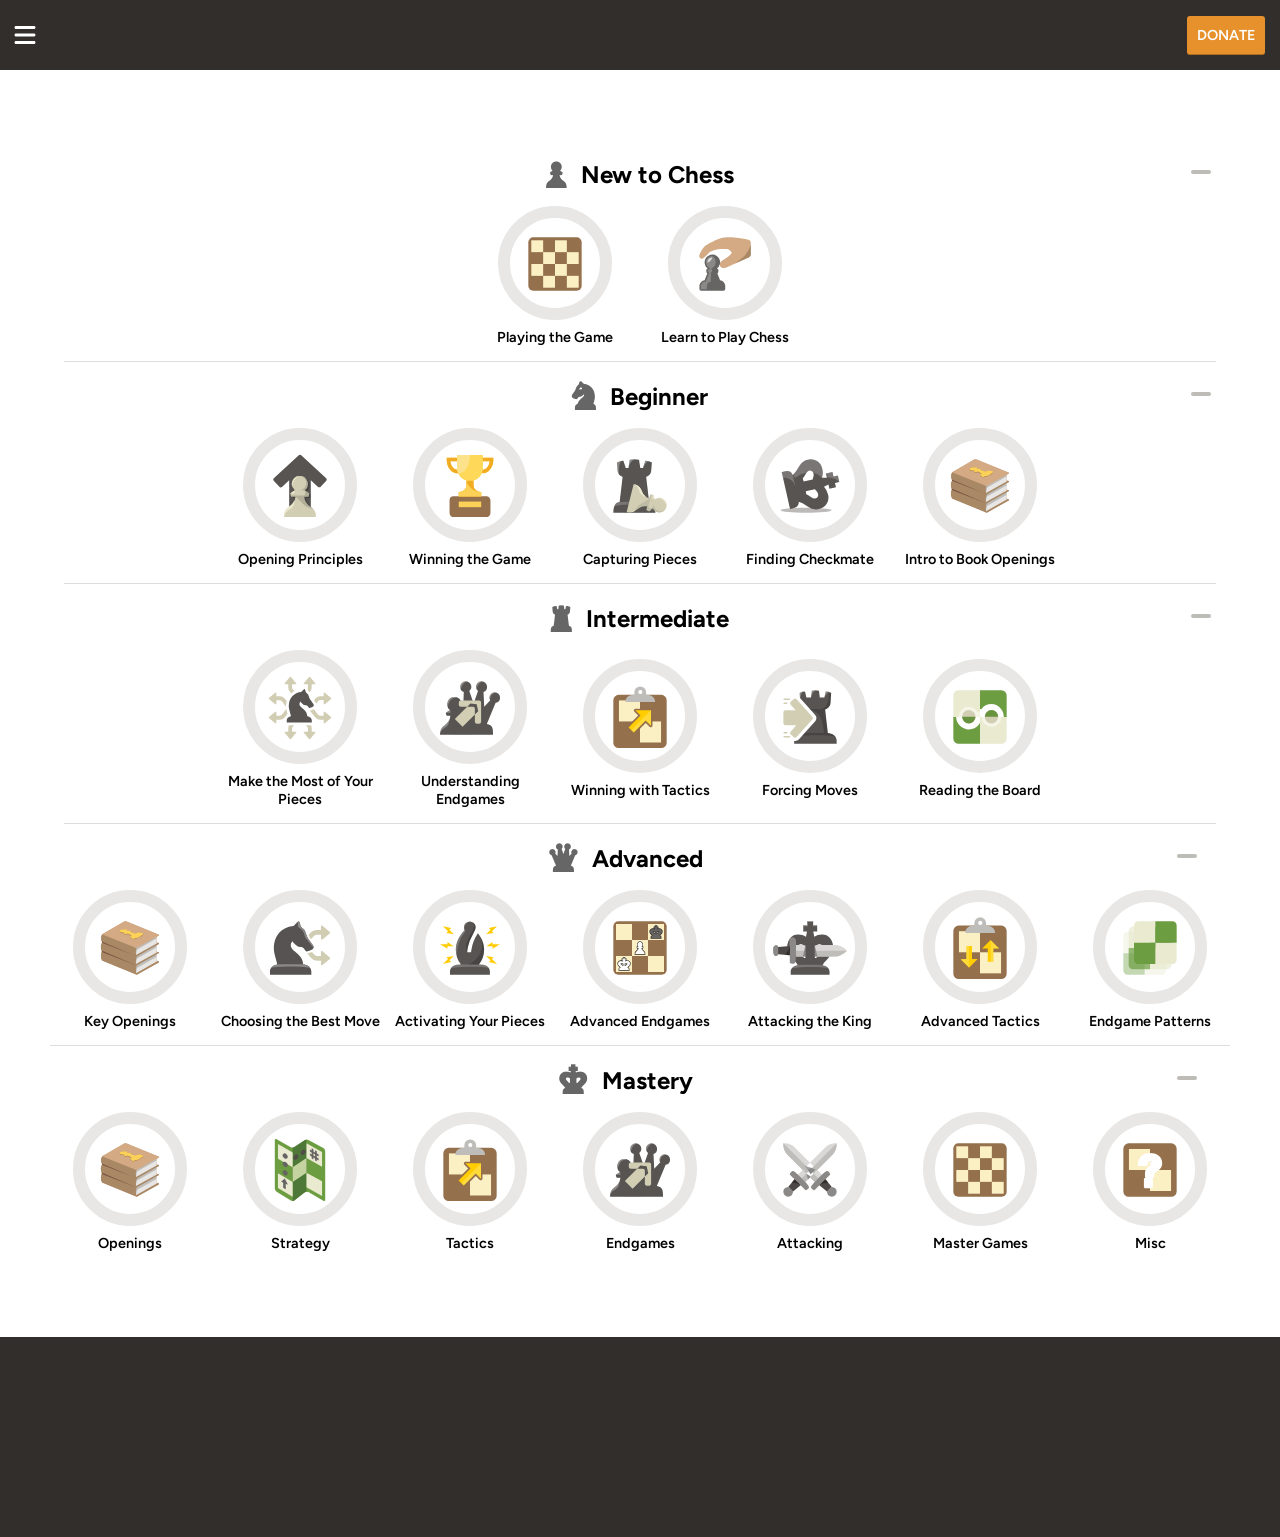
==== commit 3cfd5904: "unit description" ====
--- a/index.html
+++ b/index.html
@@ -32,7 +32,7 @@
     </nav>
     <section class="main-section">
         
-        <h2 class="title-main">Your road to <span class="title-main-highlight">mastery starts here.</span></h2>
+        <!-- <h2 class="title-main">Your road to <span class="title-main-highlight">mastery starts here.</span></h2> -->
         
         <div class="levels">
             <!-- <div class="level level-1">
--- a/nav.css
+++ b/nav.css
@@ -5,8 +5,7 @@
 }
 
 .navbar{
-    /* background: linear-gradient(to bottom, #779556, #66814a); */
-    background-color: #86aa4e;
+    background-color: #312e2b;
     /* border-bottom: 1px solid #666; */
     height: 70px;
     display: flex; 
